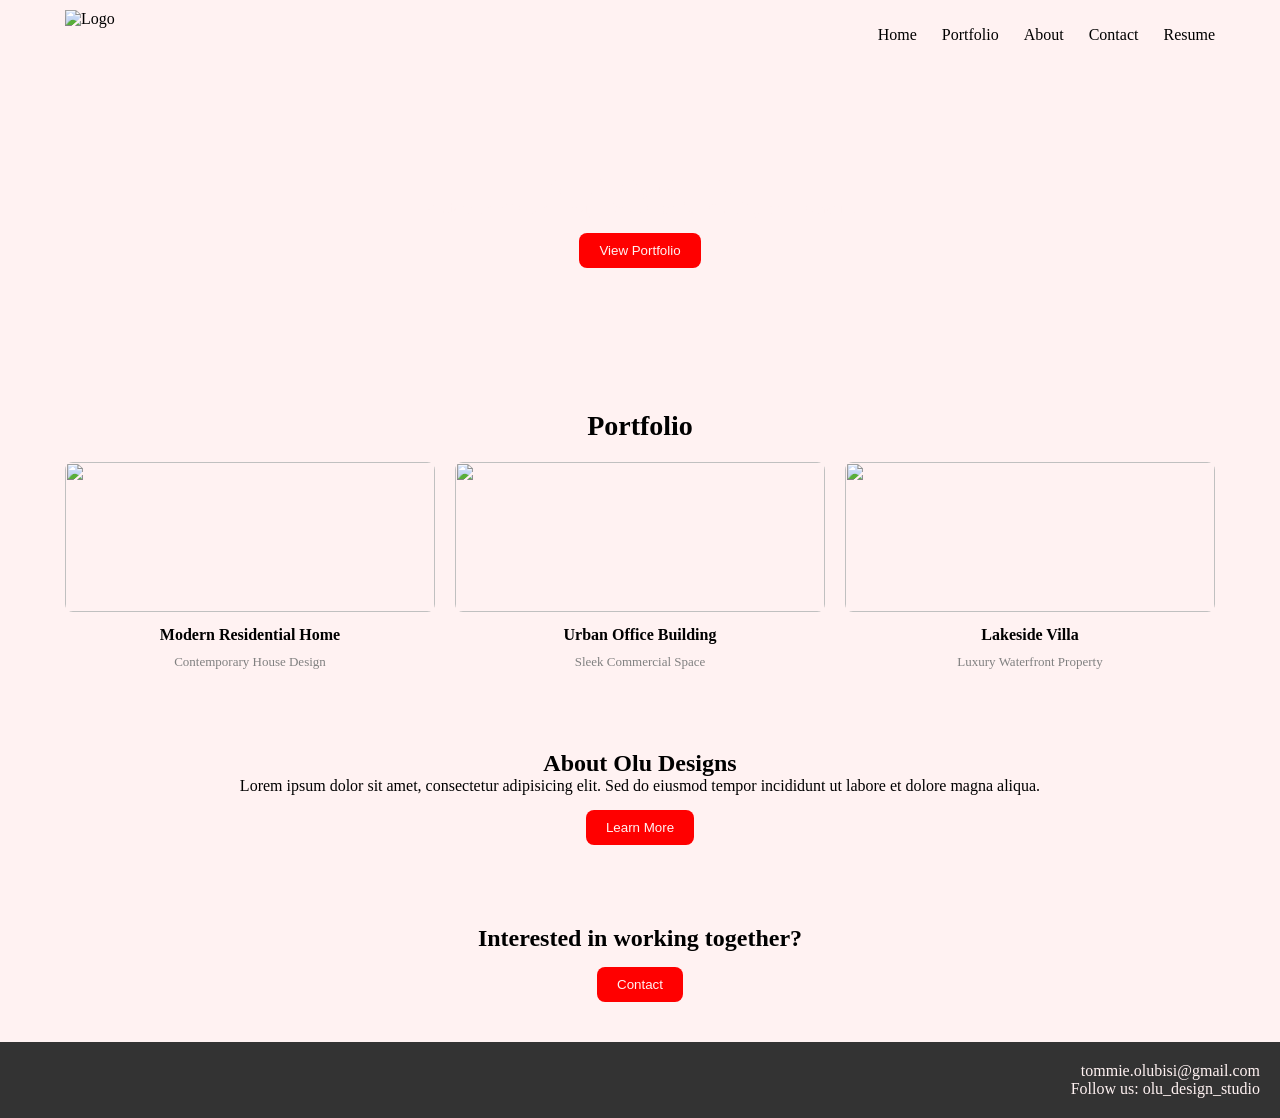
==== milestone5/index.html @ ef70ee49 "milestone5" ====
<!DOCTYPE html>
<html lang="en">

<head>
    <meta charset="UTF-8">
    <meta name="viewport" content="width=device-width, initial-scale=1.0">
    <title>Olu Design Studio</title>
    <link rel="stylesheet" href="style.css">
</head>

<body>

<main class="container">

    <!-- HEADER -->
    <header class="header">
        <nav class="nav">
            <img src="" alt="Logo" class="logo">

            <ul class="menu">
                <li>Home</li>
                <li>Portfolio</li>
                <li>About</li>
                <li>Contact</li>
                <li>Resume</li>
            </ul>
        </nav>
    </header>

    <!-- HERO -->
    <section class="hero">
        <div class="hero-content">
            <h1>Olu Design Studio</h1>
            <p>Modern architectural design focused on functionality and aesthetics</p>
            <button class="button">View Portfolio</button>
        </div>
    </section>

    <!-- FEATURED -->
    <section class="featured">
        <h2>Portfolio</h2>

        <div class="cards">
            <div class="card">
                <img src="https://images.pexels.com/photos/8134846/pexels-photo-8134846.jpeg" alt="">
                <h3>Modern Residential Home</h3>
                <p>Contemporary House Design</p>
            </div>

            <div class="card">
                <img src="https://images.pexels.com/photos/269077/pexels-photo-269077.jpeg" alt="">
                <h3>Urban Office Building</h3>
                <p>Sleek Commercial Space</p>
            </div>

            <div class="card">
                <img src="https://images.pexels.com/photos/1438832/pexels-photo-1438832.jpeg" alt="">
                <h3>Lakeside Villa</h3>
                <p>Luxury Waterfront Property</p>
            </div>
        </div>
    </section>

    <!-- ABOUT -->
    <section class="about">
        <h2>About Olu Designs</h2>
        <p>
            Lorem ipsum dolor sit amet, consectetur adipisicing elit. Sed do eiusmod tempor incididunt ut labore et dolore magna aliqua.
        </p>
        <button class="button">Learn More</button>
    </section>

    <!-- CONTACT -->
    <section class="contact">
        <h2>Interested in working together?</h2>
        <button class="button">Contact</button>
    </section>

    <!-- FOOTER -->
    <footer class="footer">
        <p>tommie.olubisi@gmail.com</p>
        <p>Follow us: olu_design_studio</p>
    </footer>

</main>

</body>
</html>
---- milestone5/style.css ----
* {
    margin: 0;
    padding: 0;
    box-sizing: border-box;
}

/* GRID CONTAINER */
.container {
    display: grid;

    grid-template-columns: 
    minmax(0px, 1fr) 
    repeat(6, minmax(0, 175px)) 
    minmax(0px, 1fr);

    column-gap: 20px;
    background: #fff2f2;

}

/* HEADER */
.header {
    grid-column: 2 / -2;
    background: #fff2f2;
    padding: 10px 0;
}

.nav {
    grid-column: 2 / 8;
    display: flex;
    justify-content: space-between;
    align-items: center;

}

.logo {
    height: 50px;
}

.menu {
    display: flex;
    gap: 25px;
    list-style: none;
}

/* HERO */
.hero {
    grid-column: 1 / -1;
    height: 300px;

    display: flex;
    justify-content: center;
    align-items: center;
    text-align: center;

    background: url("https://images.pexels.com/photos/13981699/pexels-photo-13981699.jpeg") center/cover no-repeat;
    color: #fff2f2;
}

.hero-content {
    max-width: 600px;
}

/* BUTTON */
.button {
    margin-top: 15px;
    padding: 10px 20px;
    background: red;
    color: #fff2f2;
    border: none;
    cursor: pointer;
    border-radius: 8px;
}

/* FEATURED */
.featured {
    grid-column: 2 / 8;
    text-align: center;
    padding: 40px 0;
}

.featured h2 {
    font-size: 28px;
    font-weight: bold;
    margin-bottom: 20px;
}

.cards {
    display: flex;
    gap: 20px;
    margin-top: 20px;
}

.card {
    flex: 1;

}

.card img {
    width: 100%;
    height: 150px;
    border-radius: 8px;


}

.card h3 {
    font-size: 16px;
    font-weight: bold;
    margin-top: 10px;
    margin-bottom: 10px;
}

/* CARD SUBTEXT */
.card p {
    font-size: 13px;
    color: gray;
    margin-top: 5px;
}

/* ABOUT */
.about {
    grid-column: 2 / 8;
    text-align: center;
    padding: 40px 20px;
}

/* CONTACT */
.contact {
    grid-column: 2 / 8;
    text-align: center;
    padding: 40px 20px;
}

/* FOOTER */
.footer {
    grid-column: 1 / -1;
    text-align: right;
    padding: 20px;
    background: #333;
    color: #fff2f2;
}
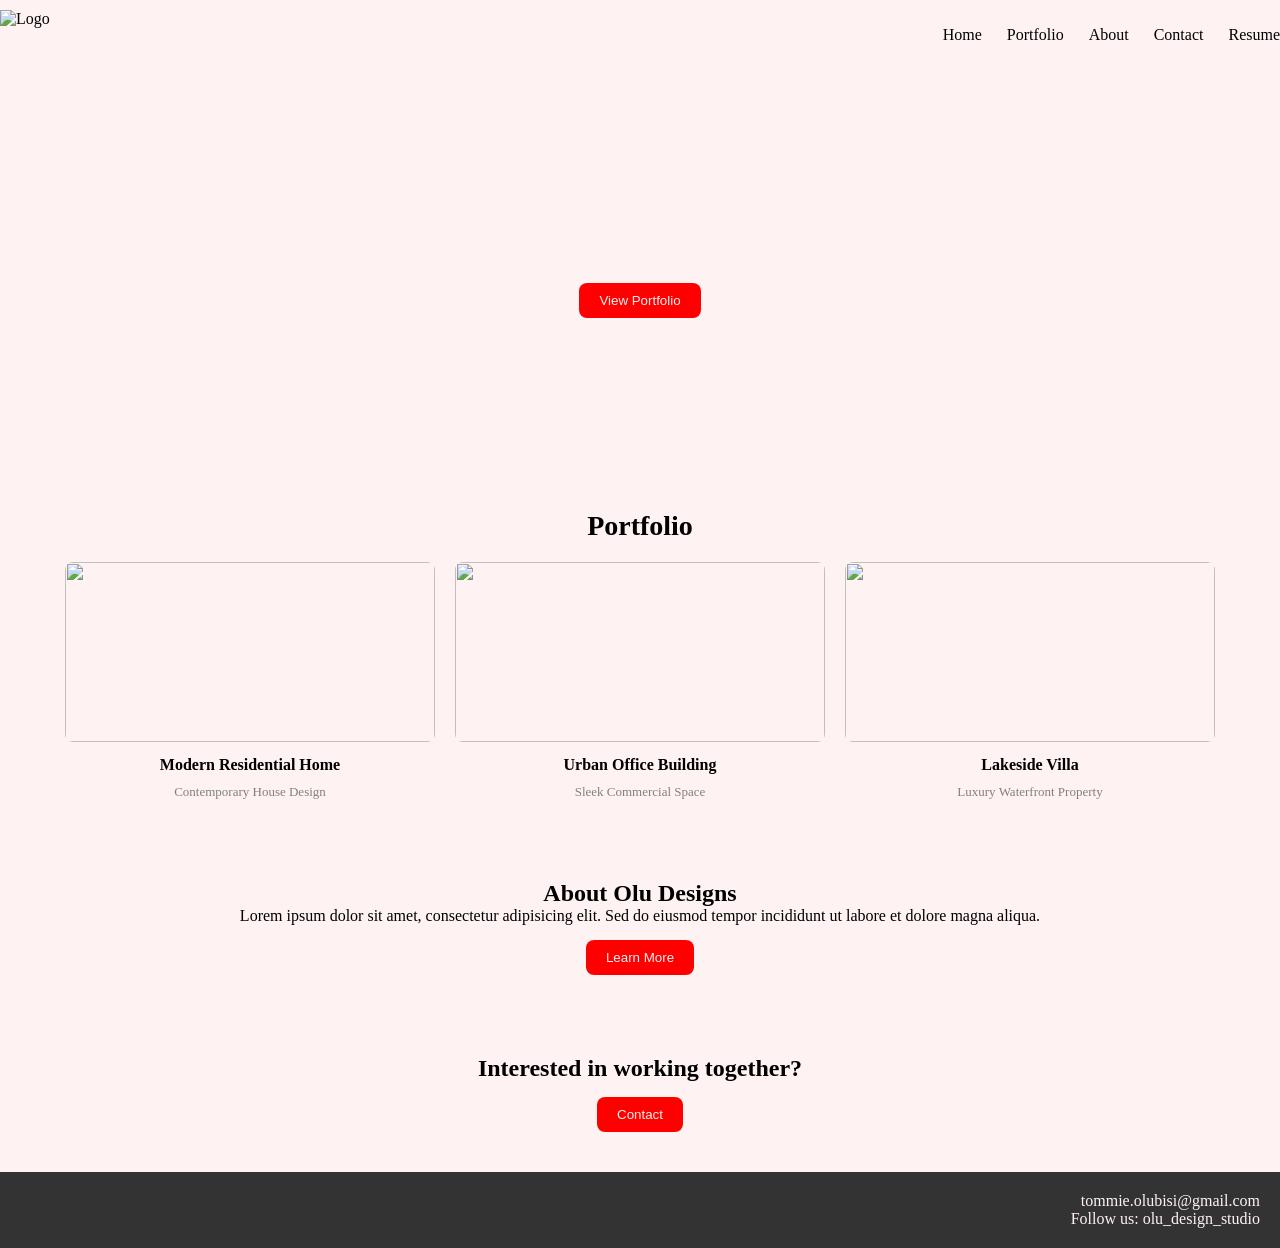
==== commit cb7daa2b: "scalability and logo resolved" ====
--- a/milestone5/index.html
+++ b/milestone5/index.html
@@ -15,7 +15,7 @@
     <!-- HEADER -->
     <header class="header">
         <nav class="nav">
-            <img src="" alt="Logo" class="logo">
+            <img src="/Images/logo.jpg" alt="Logo" class="logo">
 
             <ul class="menu">
                 <li>Home</li>
--- a/milestone5/style.css
+++ b/milestone5/style.css
@@ -20,7 +20,7 @@
 
 /* HEADER */
 .header {
-    grid-column: 2 / -2;
+    grid-column: 1 / -1;
     background: #fff2f2;
     padding: 10px 0;
 }
@@ -35,8 +35,8 @@
 
 .logo {
     height: 50px;
+    width: auto;
 }
-
 .menu {
     display: flex;
     gap: 25px;
@@ -46,7 +46,7 @@
 /* HERO */
 .hero {
     grid-column: 1 / -1;
-    height: 300px;
+    height: 400px;
 
     display: flex;
     justify-content: center;
@@ -98,10 +98,9 @@
 
 .card img {
     width: 100%;
-    height: 150px;
+    height: 180px;
+    object-fit: cover;
     border-radius: 8px;
-
-
 }
 
 .card h3 {
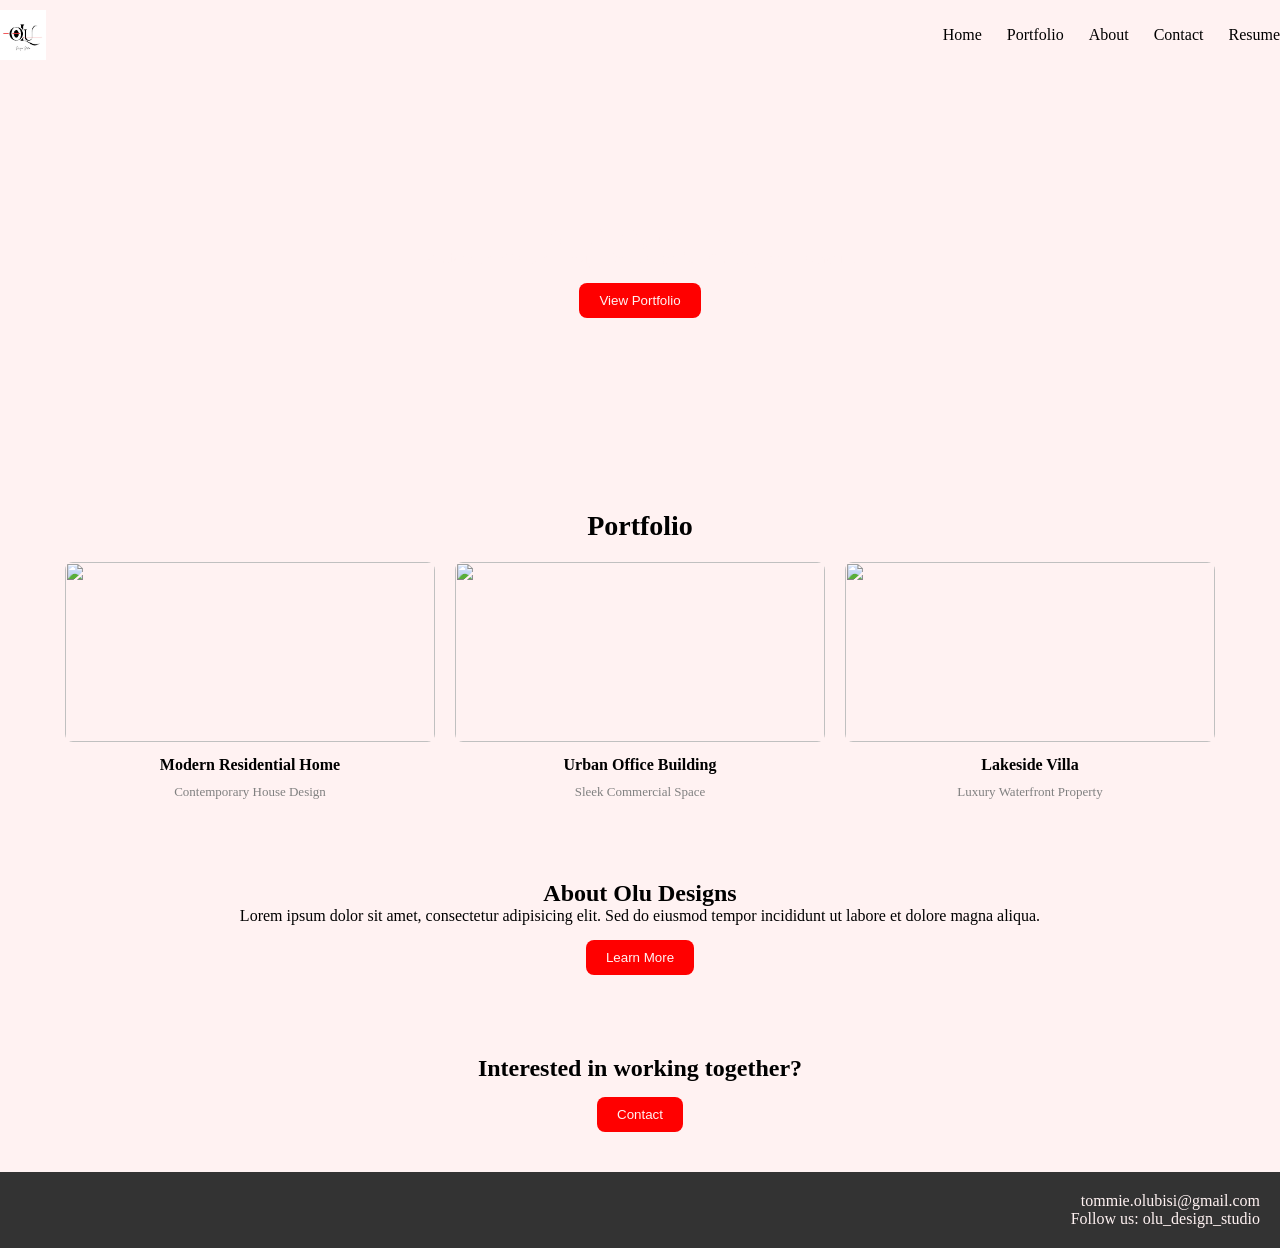
==== commit ceeef8b3: "images" ====
--- a/milestone5/index.html
+++ b/milestone5/index.html
@@ -15,7 +15,7 @@
     <!-- HEADER -->
     <header class="header">
         <nav class="nav">
-            <img src="/Images/logo.jpg" alt="Logo" class="logo">
+            <img src="Images/logo.jpg" alt="Logo" class="logo">
 
             <ul class="menu">
                 <li>Home</li>
--- a/milestone5/style.css
+++ b/milestone5/style.css
@@ -138,4 +138,4 @@
     padding: 20px;
     background: #333;
     color: #fff2f2;
-}+}
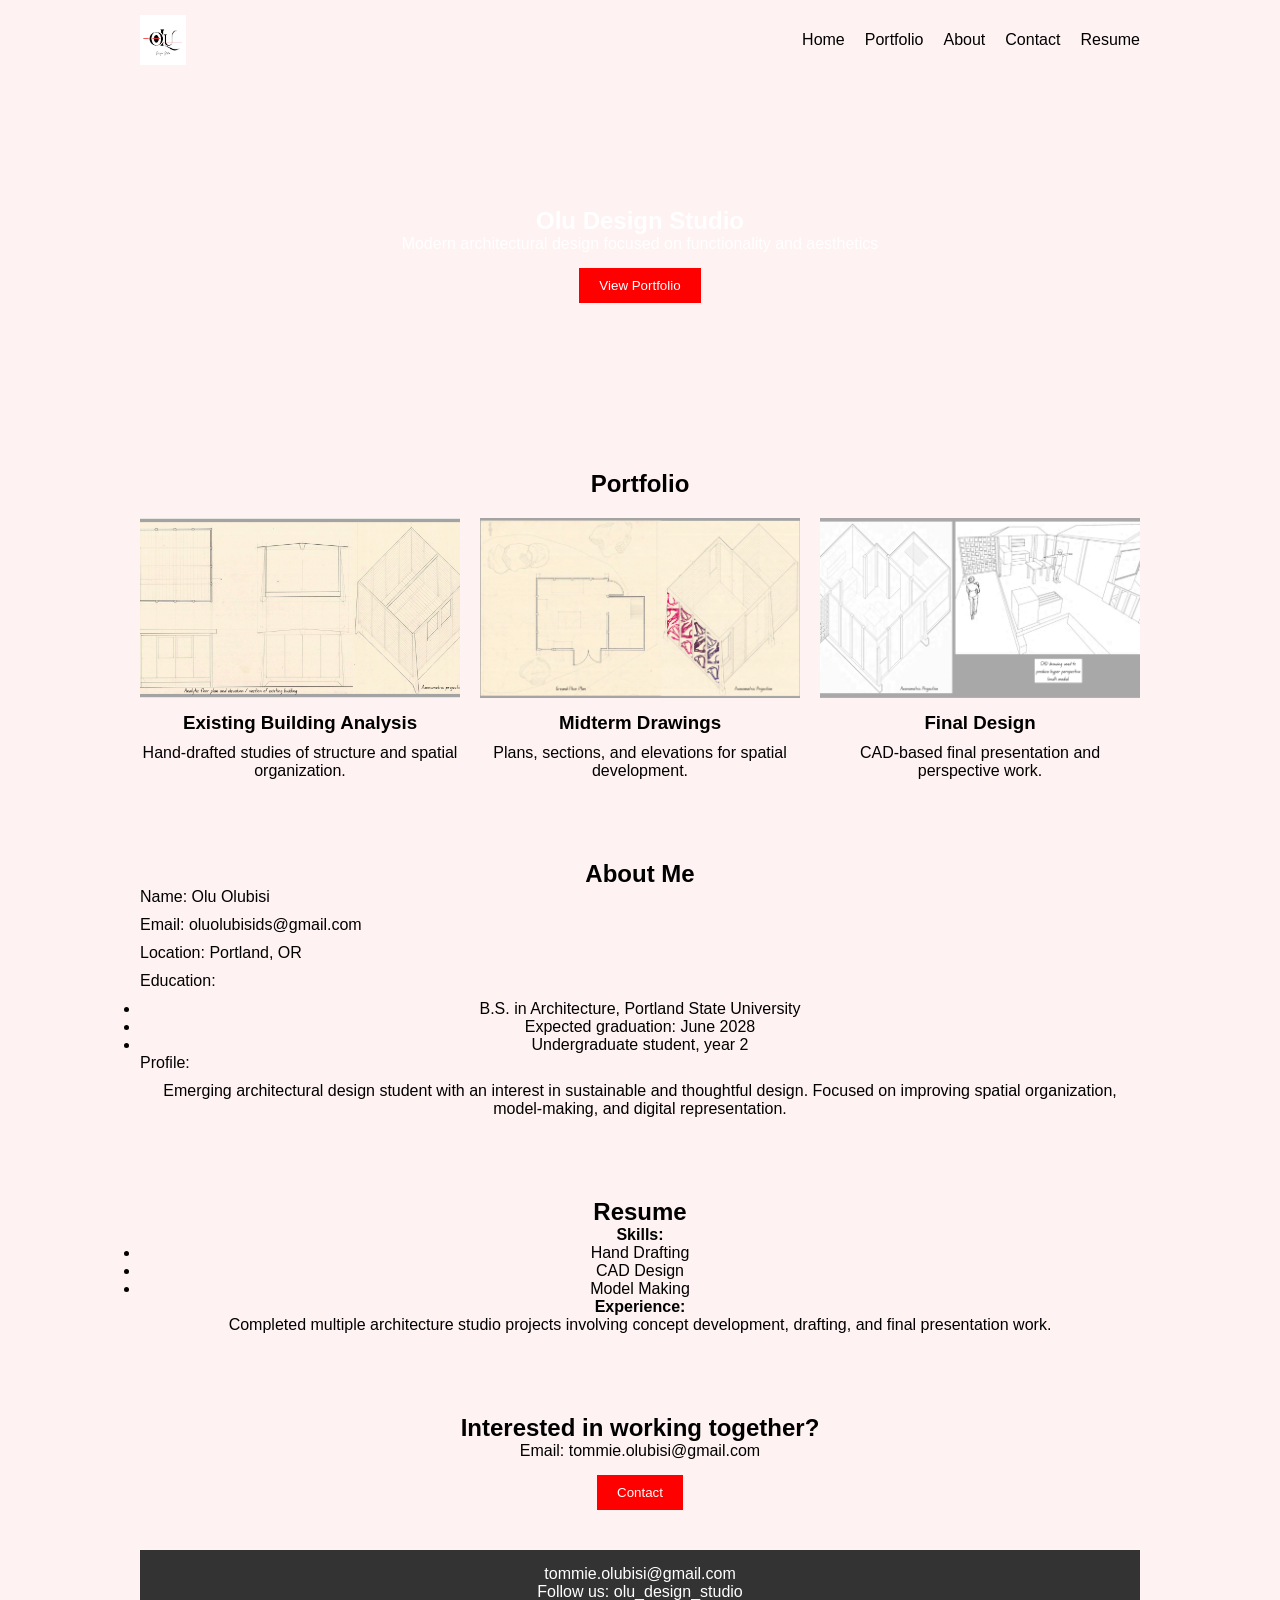
==== commit ac35f738: "non ai code" ====
--- a/milestone5/index.html
+++ b/milestone5/index.html
@@ -12,71 +12,96 @@
 
 <main class="container">
 
-    <!-- HEADER -->
     <header class="header">
-        <nav class="nav">
+        <nav class="navbar">
             <img src="Images/logo.jpg" alt="Logo" class="logo">
 
             <ul class="menu">
-                <li>Home</li>
-                <li>Portfolio</li>
-                <li>About</li>
-                <li>Contact</li>
-                <li>Resume</li>
+                <li><a href="#home">Home</a></li>
+                <li><a href="#portfolio">Portfolio</a></li>
+                <li><a href="#about">About</a></li>
+                <li><a href="#contact">Contact</a></li>
+                <li><a href="#resume">Resume</a></li>
             </ul>
         </nav>
     </header>
 
-    <!-- HERO -->
-    <section class="hero">
+    <section class="hero" id="home">
         <div class="hero-content">
             <h1>Olu Design Studio</h1>
             <p>Modern architectural design focused on functionality and aesthetics</p>
-            <button class="button">View Portfolio</button>
+            <button class="button" onclick="location.href='#portfolio'">View Portfolio</button>
         </div>
     </section>
 
-    <!-- FEATURED -->
-    <section class="featured">
+    <section class="featured" id="portfolio">
         <h2>Portfolio</h2>
 
         <div class="cards">
             <div class="card">
-                <img src="https://images.pexels.com/photos/8134846/pexels-photo-8134846.jpeg" alt="">
-                <h3>Modern Residential Home</h3>
-                <p>Contemporary House Design</p>
+                <img src="Images/Screenshot 2026-04-27 at 1.14.25 pm.png">
+                <h3>Existing Building Analysis</h3>
+                <p>Hand-drafted studies of structure and spatial organization.</p>
             </div>
 
             <div class="card">
-                <img src="https://images.pexels.com/photos/269077/pexels-photo-269077.jpeg" alt="">
-                <h3>Urban Office Building</h3>
-                <p>Sleek Commercial Space</p>
+                <img src="Images/Screenshot 2026-04-27 at 1.14.49 pm.png">
+                <h3>Midterm Drawings</h3>
+                <p>Plans, sections, and elevations for spatial development.</p>
             </div>
 
             <div class="card">
-                <img src="https://images.pexels.com/photos/1438832/pexels-photo-1438832.jpeg" alt="">
-                <h3>Lakeside Villa</h3>
-                <p>Luxury Waterfront Property</p>
+                <img src="Images/Screenshot 2026-04-27 at 1.15.22 pm.png">
+                <h3>Final Design</h3>
+                <p>CAD-based final presentation and perspective work.</p>
             </div>
         </div>
     </section>
 
-    <!-- ABOUT -->
-    <section class="about">
-        <h2>About Olu Designs</h2>
+    <section class="about" id="about">
+        <h2>About Me</h2>
+
+        <p class="left">Name: Olu Olubisi</p>
+        <p class="left">Email: oluolubisids@gmail.com</p>
+        <p class="left">Location: Portland, OR</p>
+
+        <p class="left">Education:</p>
+        <ul>
+            <li>B.S. in Architecture, Portland State University</li>
+            <li>Expected graduation: June 2028</li>
+            <li>Undergraduate student, year 2</li>
+        </ul>
+
+        <p class="left">Profile:</p>
         <p>
-            Lorem ipsum dolor sit amet, consectetur adipisicing elit. Sed do eiusmod tempor incididunt ut labore et dolore magna aliqua.
+            Emerging architectural design student with an interest in sustainable and thoughtful design.
+            Focused on improving spatial organization, model-making, and digital representation.
         </p>
-        <button class="button">Learn More</button>
     </section>
 
-    <!-- CONTACT -->
-    <section class="contact">
+    <section class="about" id="resume">
+        <h2>Resume</h2>
+
+        <p><strong>Skills:</strong></p>
+        <ul>
+            <li>Hand Drafting</li>
+            <li>CAD Design</li>
+            <li>Model Making</li>
+        </ul>
+
+        <p><strong>Experience:</strong></p>
+        <p>
+            Completed multiple architecture studio projects involving concept development,
+            drafting, and final presentation work.
+        </p>
+    </section>
+
+    <section class="contact" id="contact">
         <h2>Interested in working together?</h2>
+        <p>Email: tommie.olubisi@gmail.com</p>
         <button class="button">Contact</button>
     </section>
 
-    <!-- FOOTER -->
     <footer class="footer">
         <p>tommie.olubisi@gmail.com</p>
         <p>Follow us: olu_design_studio</p>
--- a/milestone5/style.css
+++ b/milestone5/style.css
@@ -4,85 +4,74 @@
     box-sizing: border-box;
 }
 
-/* GRID CONTAINER */
-.container {
-    display: grid;
-
-    grid-template-columns: 
-    minmax(0px, 1fr) 
-    repeat(6, minmax(0, 175px)) 
-    minmax(0px, 1fr);
-
-    column-gap: 20px;
+body {
+    font-family: Arial, sans-serif;
     background: #fff2f2;
-
 }
 
-/* HEADER */
-.header {
-    grid-column: 1 / -1;
-    background: #fff2f2;
-    padding: 10px 0;
+.container {
+    width: 90%;
+    max-width: 1000px;
+    margin: auto;
 }
 
-.nav {
-    grid-column: 2 / 8;
+.header {
+    padding: 15px 0;
+}
+
+.navbar {
     display: flex;
     justify-content: space-between;
     align-items: center;
-
 }
 
 .logo {
     height: 50px;
-    width: auto;
 }
+
 .menu {
     display: flex;
-    gap: 25px;
+    gap: 20px;
     list-style: none;
 }
 
-/* HERO */
+.menu a {
+    text-decoration: none;
+    color: black;
+}
+
+.menu a:hover {
+    color: red;
+}
+
 .hero {
-    grid-column: 1 / -1;
-    height: 400px;
-
+    height: 350px;
     display: flex;
     justify-content: center;
     align-items: center;
     text-align: center;
-
     background: url("https://images.pexels.com/photos/13981699/pexels-photo-13981699.jpeg") center/cover no-repeat;
-    color: #fff2f2;
+    color: white;
 }
 
 .hero-content {
-    max-width: 600px;
+    max-width: 500px;
 }
 
-/* BUTTON */
 .button {
     margin-top: 15px;
     padding: 10px 20px;
     background: red;
-    color: #fff2f2;
+    color: white;
     border: none;
     cursor: pointer;
-    border-radius: 8px;
 }
 
-/* FEATURED */
-.featured {
-    grid-column: 2 / 8;
+.featured,
+.about,
+.contact {
+    padding: 40px 0;
     text-align: center;
-    padding: 40px 0;
-}
-
-.featured h2 {
-    font-size: 28px;
-    font-weight: bold;
-    margin-bottom: 20px;
 }
 
 .cards {
@@ -93,49 +82,37 @@
 
 .card {
     flex: 1;
-
 }
 
 .card img {
     width: 100%;
     height: 180px;
     object-fit: cover;
-    border-radius: 8px;
 }
 
 .card h3 {
-    font-size: 16px;
-    font-weight: bold;
-    margin-top: 10px;
+    margin: 10px 0;
+}
+
+.left {
+    text-align: left;
     margin-bottom: 10px;
 }
 
-/* CARD SUBTEXT */
-.card p {
-    font-size: 13px;
-    color: gray;
-    margin-top: 5px;
+.footer {
+    background: #333;
+    color: white;
+    text-align: center;
+    padding: 15px;
 }
 
-/* ABOUT */
-.about {
-    grid-column: 2 / 8;
-    text-align: center;
-    padding: 40px 20px;
-}
+@media (max-width: 768px) {
+    .cards {
+        flex-direction: column;
+    }
 
-/* CONTACT */
-.contact {
-    grid-column: 2 / 8;
-    text-align: center;
-    padding: 40px 20px;
-}
-
-/* FOOTER */
-.footer {
-    grid-column: 1 / -1;
-    text-align: right;
-    padding: 20px;
-    background: #333;
-    color: #fff2f2;
-}
+    .menu {
+        flex-wrap: wrap;
+        justify-content: center;
+    }
+}
